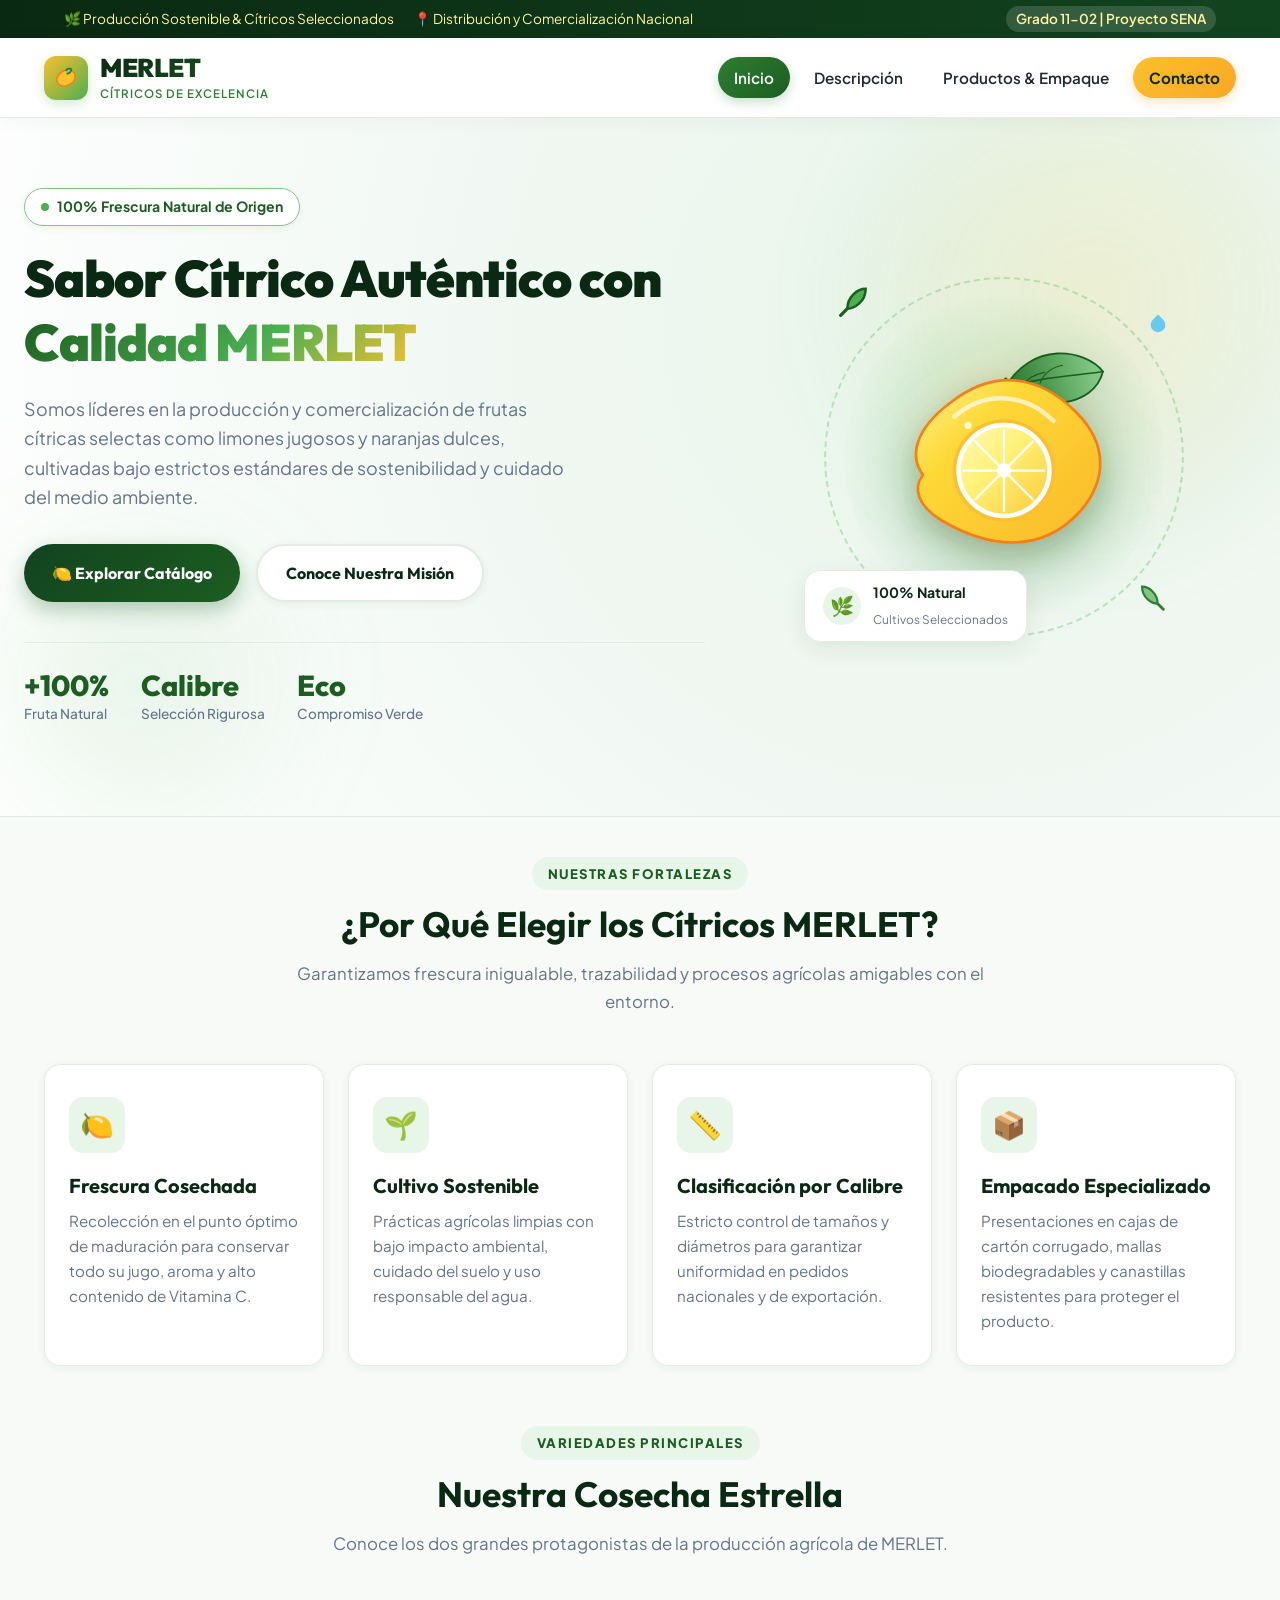
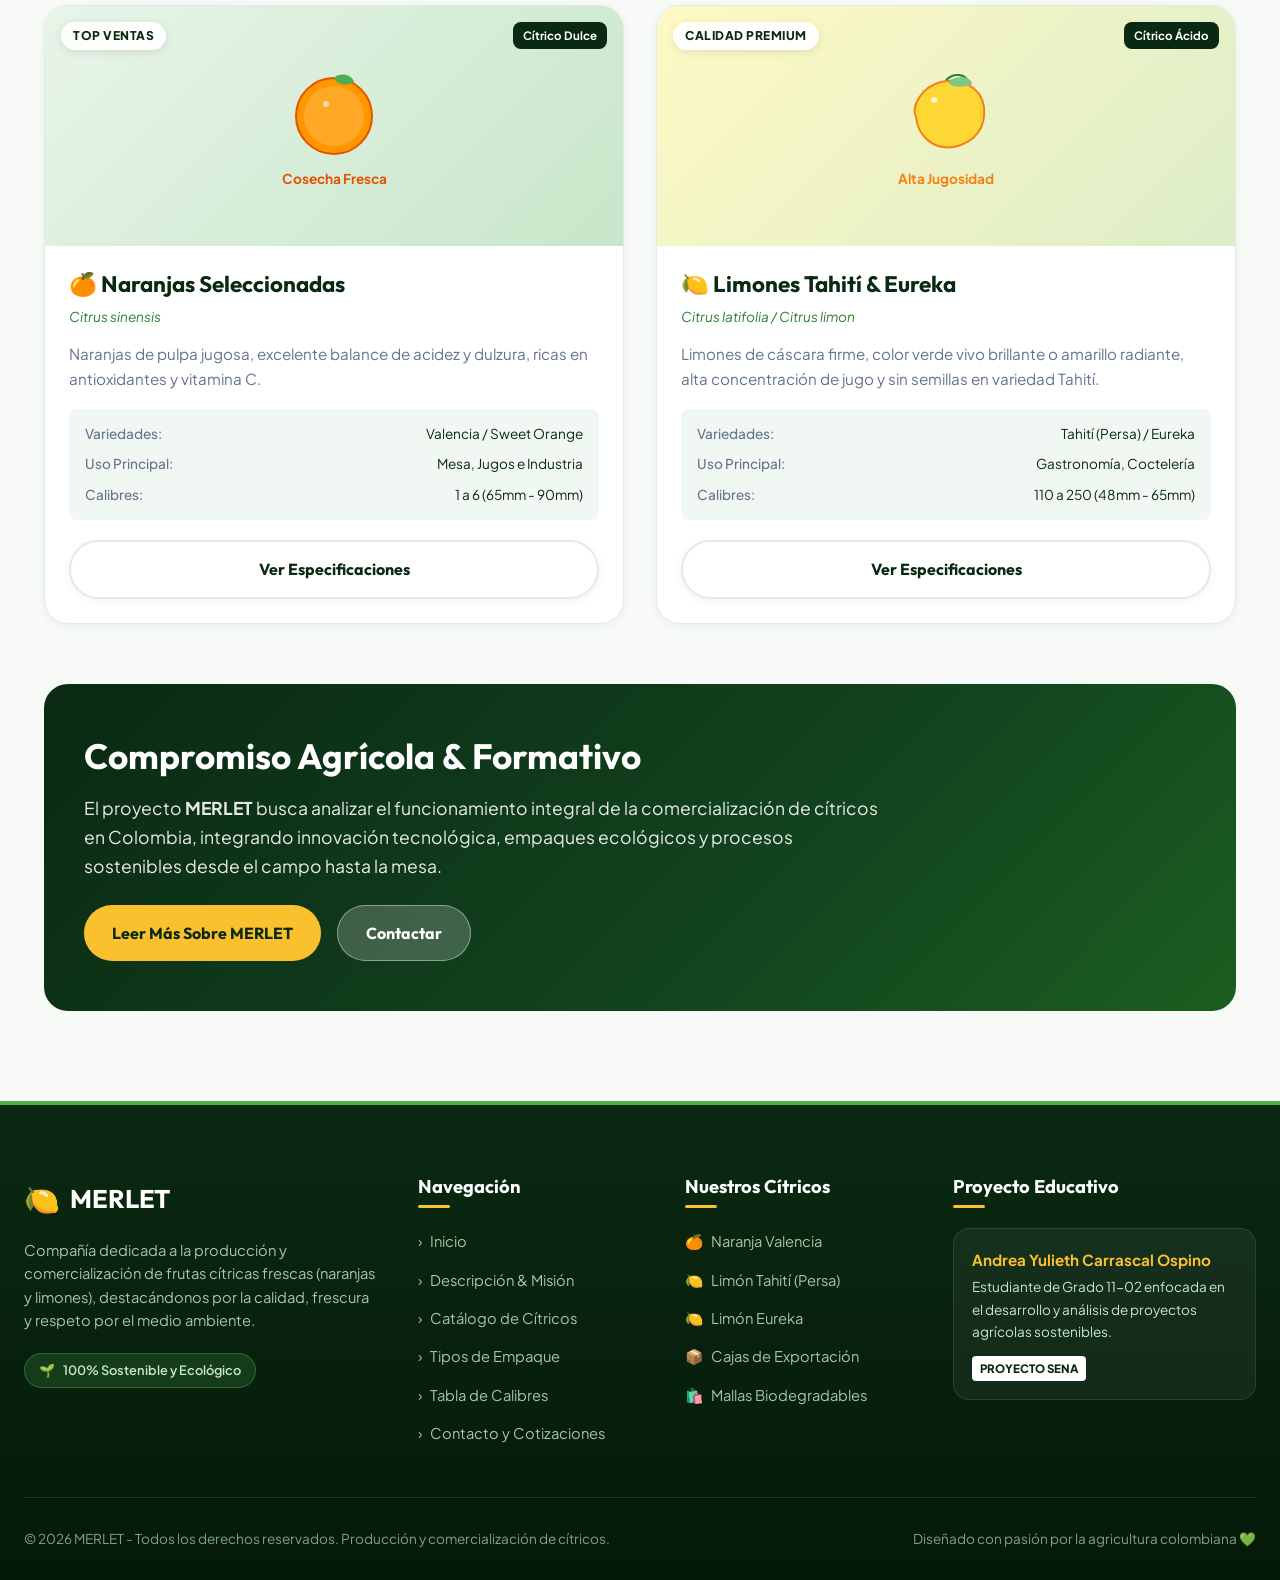
==== index.html @ 1acae63f "Add files via upload La pagina es creada con el propocito de dar información sobre la empresa merlet" ====
<!DOCTYPE html>
<html lang="es">
<head>
    <meta charset="UTF-8">
    <meta name="viewport" content="width=device-width, initial-scale=1.0">
    <title>MERLET | Frutas Cítricas de Calidad y Frescura</title>
    <meta name="description" content="MERLET - Empresa dedicada a la producción y comercialización de frutas cítricas como naranjas y limones frescos con compromiso ecológico.">
    <link rel="stylesheet" href="css/estilos.css">
</head>

<body>

    <!-- BARRA SUPERIOR DE ANUNCIO -->
    <div class="top-bar">
        <div class="top-bar-info">
            <span>🌿 Producción Sostenible & Cítricos Seleccionados</span>
            <span>📍 Distribución y Comercialización Nacional</span>
        </div>
        <span class="top-bar-badge">Grado 11-02 | Proyecto SENA</span>
    </div>

    <!-- NAVEGACIÓN PRINCIPAL -->
    <header class="navbar">
        <div class="nav-container">
            <a href="index.html" class="brand-logo">
                <div class="brand-icon-wrapper">
                    <!-- Icono Limón en SVG -->
                    <svg width="26" height="26" viewBox="0 0 24 24" fill="none" xmlns="http://www.w3.org/2000/svg">
                        <ellipse cx="12" cy="12" rx="9" ry="7" transform="rotate(-30 12 12)" fill="#fbc02d" stroke="#f57f17" stroke-width="1.5"/>
                        <path d="M12 5C13 3 16 3 17 4C17 6 15 8 13 8" stroke="#2e7d32" stroke-width="1.5" stroke-linecap="round" fill="#81c784"/>
                    </svg>
                </div>
                <div class="brand-text">
                    <h1>MERLET</h1>
                    <span>Cítricos de Excelencia</span>
                </div>
            </a>

            <nav class="nav-links">
                <a href="index.html" class="active">Inicio</a>
                <a href="Descripcion.html">Descripción</a>
                <a href="Productos.html">Productos & Empaque</a>
                <a href="Contacto.html" class="nav-cta">Contacto</a>
            </nav>
        </div>
    </header>

    <!-- HERO SECTION IMPACTANTE CON LIMÓN ANIMADO -->
    <section class="hero-citrus">
        <div class="hero-container">
            
            <div class="hero-content">
                <div class="hero-badge">
                    <span class="pulse-dot"></span>
                    <span>100% Frescura Natural de Origen</span>
                </div>
                
                <h1>Sabor Cítrico Auténtico con <span class="highlight">Calidad MERLET</span></h1>
                
                <p class="hero-description">
                    Somos líderes en la producción y comercialización de frutas cítricas selectas como limones jugosos y naranjas dulces, cultivadas bajo estrictos estándares de sostenibilidad y cuidado del medio ambiente.
                </p>

                <div class="hero-actions">
                    <a href="Productos.html" class="btn btn-primary">
                        <span>🍋 Explorar Catálogo</span>
                    </a>
                    <a href="Descripcion.html" class="btn btn-secondary">
                        <span>Conoce Nuestra Misión</span>
                    </a>
                </div>

                <div class="hero-stats">
                    <div class="stat-item">
                        <h3>+100%</h3>
                        <p>Fruta Natural</p>
                    </div>
                    <div class="stat-item">
                        <h3>Calibre</h3>
                        <p>Selección Rigurosa</p>
                    </div>
                    <div class="stat-item">
                        <h3>Eco</h3>
                        <p>Compromiso Verde</p>
                    </div>
                </div>
            </div>

            <!-- ILUSTRACIÓN / COMPOSICIÓN DINÁMICA DEL LIMÓN -->
            <div class="hero-visual">
                <div class="citrus-showcase">
                    <div class="lemon-circle-glow"></div>
                    <div class="lemon-orbit-ring"></div>

                    <!-- Gotas y hojas flotantes animadas -->
                    <div class="floating-element float-leaf-1">
                        <svg width="40" height="40" viewBox="0 0 24 24" fill="none">
                            <path d="M19 4C14 4 8 9 8 16C12 16 19 12 19 4Z" fill="#4caf50" stroke="#1b5e20" stroke-width="1.5"/>
                            <path d="M8 16L4 20" stroke="#1b5e20" stroke-width="2" stroke-linecap="round"/>
                        </svg>
                    </div>

                    <div class="floating-element float-leaf-2">
                        <svg width="34" height="34" viewBox="0 0 24 24" fill="none">
                            <path d="M5 4C10 4 16 9 16 16C12 16 5 12 5 4Z" fill="#81c784" stroke="#2e7d32" stroke-width="1.5"/>
                            <path d="M16 16L20 20" stroke="#2e7d32" stroke-width="2" stroke-linecap="round"/>
                        </svg>
                    </div>

                    <div class="floating-element float-drop-1">
                        <svg width="22" height="22" viewBox="0 0 24 24" fill="none">
                            <path d="M12 2.69l5.66 5.66a8 8 0 1 1-11.31 0z" fill="#4fc3f7" opacity="0.85"/>
                        </svg>
                    </div>

                    <div class="floating-element float-drop-2">
                        <svg width="18" height="18" viewBox="0 0 24 24" fill="none">
                            <path d="M12 2.69l5.66 5.66a8 8 0 1 1-11.31 0z" fill="#81d4fa" opacity="0.8"/>
                        </svg>
                    </div>

                    <!-- LIMÓN PRINCIPAL EN VECTOR DE ALTA RESOLUCIÓN Y DETALLE -->
                    <div class="lemon-hero-art">
                        <svg viewBox="0 0 300 300" width="100%" height="100%" fill="none" xmlns="http://www.w3.org/2000/svg">
                            <defs>
                                <linearGradient id="lemonSkinGrad" x1="50" y1="50" x2="250" y2="250" gradientUnits="userSpaceOnUse">
                                    <stop offset="0%" stop-color="#fff59d"/>
                                    <stop offset="35%" stop-color="#fdd835"/>
                                    <stop offset="85%" stop-color="#fbc02d"/>
                                    <stop offset="100%" stop-color="#f57f17"/>
                                </linearGradient>
                                <linearGradient id="leafGrad" x1="150" y1="30" x2="240" y2="10" gradientUnits="userSpaceOnUse">
                                    <stop offset="0%" stop-color="#2e7d32"/>
                                    <stop offset="100%" stop-color="#81c784"/>
                                </linearGradient>
                                <linearGradient id="slicePulpGrad" x1="80" y1="80" x2="220" y2="220" gradientUnits="userSpaceOnUse">
                                    <stop offset="0%" stop-color="#fffde7"/>
                                    <stop offset="50%" stop-color="#fff176"/>
                                    <stop offset="100%" stop-color="#fbc02d"/>
                                </linearGradient>
                                <filter id="lemonGlow" x="-20%" y="-20%" width="140%" height="140%">
                                    <feDropShadow dx="0" dy="12" stdDeviation="15" flood-color="#1b5e20" flood-opacity="0.25"/>
                                </filter>
                            </defs>

                            <!-- Hoja del limón -->
                            <path d="M150 75 C180 20, 240 30, 260 55 C250 95, 190 100, 150 75 Z" fill="url(#leafGrad)" stroke="#1b5e20" stroke-width="2"/>
                            <path d="M150 75 C190 60, 230 60, 260 55" stroke="#1b5e20" stroke-width="1.8" stroke-linecap="round"/>
                            <path d="M190 68 C195 55, 205 50, 215 48" stroke="#1b5e20" stroke-width="1.2" stroke-linecap="round"/>
                            <path d="M170 72 C175 62, 185 58, 195 56" stroke="#1b5e20" stroke-width="1.2" stroke-linecap="round"/>
                            
                            <!-- Tallo -->
                            <path d="M142 88 C144 76, 148 68, 152 64" stroke="#4e342e" stroke-width="4.5" stroke-linecap="round"/>

                            <!-- Cuerpo del Limón (Forma Elíptica Cítrica con puntas) -->
                            <g filter="url(#lemonGlow)">
                                <path d="M 60 170 C 45 150, 50 120, 90 90 C 140 50, 190 60, 230 100 C 265 135, 265 175, 235 210 C 190 260, 130 250, 80 220 C 55 205, 48 185, 60 170 Z" 
                                      fill="url(#lemonSkinGrad)" stroke="#f57f17" stroke-width="3"/>
                                
                                <!-- Brillo de luz superior -->
                                <path d="M 95 105 C 130 75, 175 80, 205 110" stroke="#ffffff" stroke-width="5" stroke-linecap="round" opacity="0.65"/>
                                <circle cx="110" cy="115" r="4" fill="#ffffff" opacity="0.8"/>
                                
                                <!-- Rodaja frontal decorativa (Corte transversal) -->
                                <circle cx="150" cy="165" r="55" fill="#ffffff" stroke="#fbc02d" stroke-width="4"/>
                                <circle cx="150" cy="165" r="48" fill="url(#slicePulpGrad)"/>
                                
                                <!-- Gajos interiores del corte -->
                                <circle cx="150" cy="165" r="8" fill="#ffffff"/>
                                <!-- Segmentos radiantes -->
                                <line x1="150" y1="165" x2="150" y2="119" stroke="#ffffff" stroke-width="2.5"/>
                                <line x1="150" y1="165" x2="183" y2="132" stroke="#ffffff" stroke-width="2.5"/>
                                <line x1="150" y1="165" x2="196" y2="165" stroke="#ffffff" stroke-width="2.5"/>
                                <line x1="150" y1="165" x2="183" y2="198" stroke="#ffffff" stroke-width="2.5"/>
                                <line x1="150" y1="165" x2="150" y2="211" stroke="#ffffff" stroke-width="2.5"/>
                                <line x1="150" y1="165" x2="117" y2="198" stroke="#ffffff" stroke-width="2.5"/>
                                <line x1="150" y1="165" x2="104" y2="165" stroke="#ffffff" stroke-width="2.5"/>
                                <line x1="150" y1="165" x2="117" y2="132" stroke="#ffffff" stroke-width="2.5"/>
                            </g>
                        </svg>
                    </div>

                    <!-- Badge flotante de certificación -->
                    <div class="floating-badge">
                        <div class="floating-badge-icon">🌿</div>
                        <div class="floating-badge-text">
                            <strong>100% Natural</strong>
                            <span>Cultivos Seleccionados</span>
                        </div>
                    </div>
                </div>
            </div>

        </div>
    </section>

    <!-- CONTENIDO PRINCIPAL -->
    <main>

        <!-- SECCIÓN: PILARES Y VENTAJAS -->
        <section style="background: transparent; padding: 0; box-shadow: none; border: none;">
            <div class="section-header">
                <span class="section-tag">Nuestras Fortalezas</span>
                <h2 class="section-title">¿Por Qué Elegir los Cítricos MERLET?</h2>
                <p class="section-subtitle">Garantizamos frescura inigualable, trazabilidad y procesos agrícolas amigables con el entorno.</p>
            </div>

            <div class="features-grid">
                <div class="feature-card">
                    <div class="feature-icon-box">🍋</div>
                    <h3>Frescura Cosechada</h3>
                    <p>Recolección en el punto óptimo de maduración para conservar todo su jugo, aroma y alto contenido de Vitamina C.</p>
                </div>

                <div class="feature-card">
                    <div class="feature-icon-box">🌱</div>
                    <h3>Cultivo Sostenible</h3>
                    <p>Prácticas agrícolas limpias con bajo impacto ambiental, cuidado del suelo y uso responsable del agua.</p>
                </div>

                <div class="feature-card">
                    <div class="feature-icon-box">📏</div>
                    <h3>Clasificación por Calibre</h3>
                    <p>Estricto control de tamaños y diámetros para garantizar uniformidad en pedidos nacionales y de exportación.</p>
                </div>

                <div class="feature-card">
                    <div class="feature-icon-box">📦</div>
                    <h3>Empacado Especializado</h3>
                    <p>Presentaciones en cajas de cartón corrugado, mallas biodegradables y canastillas resistentes para proteger el producto.</p>
                </div>
            </div>
        </section>

        <!-- SECCIÓN: VISTA RÁPIDA DE PRODUCTOS -->
        <section style="background: transparent; padding: 0; box-shadow: none; border: none; margin-top: 40px;">
            <div class="section-header">
                <span class="section-tag">Variedades Principales</span>
                <h2 class="section-title">Nuestra Cosecha Estrella</h2>
                <p class="section-subtitle">Conoce los dos grandes protagonistas de la producción agrícola de MERLET.</p>
            </div>

            <div class="products-grid">
                <!-- Tarjeta Naranjas -->
                <div class="product-card">
                    <div class="product-img-wrapper">
                        <!-- Ilustración Cítrica SVG -->
                        <div class="product-placeholder-svg">
                            <svg width="100" height="100" viewBox="0 0 100 100" fill="none">
                                <circle cx="50" cy="54" r="38" fill="#ff9800" stroke="#e65100" stroke-width="2"/>
                                <circle cx="50" cy="54" r="30" fill="#ffa726"/>
                                <path d="M50 16 C55 10, 68 12, 70 20 C62 25, 52 22, 50 16 Z" fill="#4caf50"/>
                                <circle cx="42" cy="42" r="3" fill="#ffffff" opacity="0.6"/>
                            </svg>
                            <span style="font-weight: 700; color: #e65100; margin-top: 6px; font-size: 0.85rem;">Cosecha Fresca</span>
                        </div>
                        <span class="product-badge">Top Ventas</span>
                        <span class="product-category-tag">Cítrico Dulce</span>
                    </div>

                    <div class="product-body">
                        <h3>🍊 Naranjas Seleccionadas</h3>
                        <span class="product-scientific">Citrus sinensis</span>
                        <p>Naranjas de pulpa jugosa, excelente balance de acidez y dulzura, ricas en antioxidantes y vitamina C.</p>
                        
                        <ul class="product-spec-list">
                            <li><strong>Variedades:</strong> <span>Valencia / Sweet Orange</span></li>
                            <li><strong>Uso Principal:</strong> <span>Mesa, Jugos e Industria</span></li>
                            <li><strong>Calibres:</strong> <span>1 a 6 (65mm - 90mm)</span></li>
                        </ul>

                        <a href="Productos.html#naranjas" class="btn btn-secondary" style="width: 100%;">
                            Ver Especificaciones
                        </a>
                    </div>
                </div>

                <!-- Tarjeta Limones -->
                <div class="product-card">
                    <div class="product-img-wrapper">
                        <!-- Ilustración Limón SVG -->
                        <div class="product-placeholder-svg" style="background: linear-gradient(135deg, #fff9c4 0%, #dcedc8 100%);">
                            <svg width="100" height="100" viewBox="0 0 100 100" fill="none">
                                <path d="M20 55 C15 45, 25 25, 45 20 C65 15, 85 25, 88 45 C90 65, 80 80, 58 85 C38 88, 22 75, 20 55 Z" fill="#fdd835" stroke="#f57f17" stroke-width="2"/>
                                <path d="M50 18 C58 10, 70 12, 72 20" stroke="#2e7d32" stroke-width="2"/>
                                <path d="M52 20 C60 12, 75 14, 76 22 C68 26, 56 26, 52 20 Z" fill="#81c784"/>
                                <circle cx="38" cy="38" r="3" fill="#ffffff" opacity="0.7"/>
                            </svg>
                            <span style="font-weight: 700; color: #f57f17; margin-top: 6px; font-size: 0.85rem;">Alta Jugosidad</span>
                        </div>
                        <span class="product-badge">Calidad Premium</span>
                        <span class="product-category-tag">Cítrico Ácido</span>
                    </div>

                    <div class="product-body">
                        <h3>🍋 Limones Tahití & Eureka</h3>
                        <span class="product-scientific">Citrus latifolia / Citrus limon</span>
                        <p>Limones de cáscara firme, color verde vivo brillante o amarillo radiante, alta concentración de jugo y sin semillas en variedad Tahití.</p>
                        
                        <ul class="product-spec-list">
                            <li><strong>Variedades:</strong> <span>Tahití (Persa) / Eureka</span></li>
                            <li><strong>Uso Principal:</strong> <span>Gastronomía, Coctelería</span></li>
                            <li><strong>Calibres:</strong> <span>110 a 250 (48mm - 65mm)</span></li>
                        </ul>

                        <a href="Productos.html#limones" class="btn btn-secondary" style="width: 100%;">
                            Ver Especificaciones
                        </a>
                    </div>
                </div>
            </div>
        </section>

        <!-- BANNER INSTITUCIONAL DEL PROYECTO -->
        <section class="info-banner">
            <h2>Compromiso Agrícola & Formativo</h2>
            <p>
                El proyecto <strong>MERLET</strong> busca analizar el funcionamiento integral de la comercialización de cítricos en Colombia, integrando innovación tecnológica, empaques ecológicos y procesos sostenibles desde el campo hasta la mesa.
            </p>
            <div style="margin-top: 24px; display: flex; gap: 16px; flex-wrap: wrap;">
                <a href="Descripcion.html" class="btn" style="background: var(--citrus-lemon); color: var(--green-darkest);">
                    Leer Más Sobre MERLET
                </a>
                <a href="Contacto.html" class="btn" style="background: rgba(255,255,255,0.2); color: #ffffff; border: 1px solid rgba(255,255,255,0.4);">
                    Contactar
                </a>
            </div>
        </section>

    </main>

    <!-- FOOTER MODERNO Y ELEGANTE -->
    <footer class="modern-footer">
        <div class="footer-container">
            
            <!-- Columna 1: Info Empresa -->
            <div class="footer-col footer-about">
                <div style="display: flex; align-items: center; gap: 10px; margin-bottom: 8px;">
                    <span style="font-size: 1.8rem;">🍋</span>
                    <h3 style="color: #ffffff; font-size: 1.6rem; margin: 0;">MERLET</h3>
                </div>
                <p>
                    Compañía dedicada a la producción y comercialización de frutas cítricas frescas (naranjas y limones), destacándonos por la calidad, frescura y respeto por el medio ambiente.
                </p>
                <div class="footer-eco-badge">
                    <span>🌱</span>
                    <span>100% Sostenible y Ecológico</span>
                </div>
            </div>

            <!-- Columna 2: Navegación Rápida -->
            <div class="footer-col">
                <h4>Navegación</h4>
                <ul class="footer-links-list">
                    <li><a href="index.html"><span>›</span> Inicio</a></li>
                    <li><a href="Descripcion.html"><span>›</span> Descripción & Misión</a></li>
                    <li><a href="Productos.html"><span>›</span> Catálogo de Cítricos</a></li>
                    <li><a href="Productos.html#empaque"><span>›</span> Tipos de Empaque</a></li>
                    <li><a href="Productos.html#calibres"><span>›</span> Tabla de Calibres</a></li>
                    <li><a href="Contacto.html"><span>›</span> Contacto y Cotizaciones</a></li>
                </ul>
            </div>

            <!-- Columna 3: Productos y Servicios -->
            <div class="footer-col">
                <h4>Nuestros Cítricos</h4>
                <ul class="footer-links-list">
                    <li><a href="Productos.html"><span>🍊</span> Naranja Valencia</a></li>
                    <li><a href="Productos.html"><span>🍋</span> Limón Tahití (Persa)</a></li>
                    <li><a href="Productos.html"><span>🍋</span> Limón Eureka</a></li>
                    <li><a href="Productos.html#empaque"><span>📦</span> Cajas de Exportación</a></li>
                    <li><a href="Productos.html#empaque"><span>🛍️</span> Mallas Biodegradables</a></li>
                </ul>
            </div>

            <!-- Columna 4: Proyecto y Autoría -->
            <div class="footer-col">
                <h4>Proyecto Educativo</h4>
                <div class="footer-student-box">
                    <strong>Andrea Yulieth Carrascal Ospino</strong>
                    <p>Estudiante de Grado 11-02 enfocada en el desarrollo y análisis de proyectos agrícolas sostenibles.</p>
                    <span class="footer-tag-sena">Proyecto SENA</span>
                </div>
            </div>

        </div>

        <!-- Barra Inferior de Copyright -->
        <div class="footer-bottom">
            <p>© 2026 MERLET - Todos los derechos reservados. Producción y comercialización de cítricos.</p>
            <p>Diseñado con pasión por la agricultura colombiana 💚</p>
        </div>
    </footer>

</body>
</html>
---- css/estilos.css ----
/* ==========================================================
   MERLET - PRODUCCIÓN Y COMERCIALIZACIÓN DE CÍTRICOS
   Estilos Globales, Animaciones Modernas y Diseño Responsivo
   ========================================================== */

/* IMPORTACIÓN DE FUENTES MODERNAS */
@import url('https://fonts.googleapis.com/css2?family=Plus+Jakarta+Sans:wght@300;400;500;600;700;800&family=Outfit:wght@400;500;600;700;800;900&display=swap');

:root {
    /* Paleta Verde MERLET */
    --green-darkest: #0a2912;
    --green-dark: #12431f;
    --green-primary: #1b5e20;
    --green-medium: #2e7d32;
    --green-light: #4caf50;
    --green-lime: #81c784;
    --green-pale: #e8f5e9;
    --green-mint: #f1f8f3;

    /* Acentos Cítricos */
    --citrus-lemon: #fbc02d;
    --citrus-lemon-light: #fff59d;
    --citrus-orange: #f57c00;
    --citrus-orange-light: #ffe082;
    
    /* Neutros y Superficies */
    --bg-main: #f7faf7;
    --bg-card: #ffffff;
    --text-main: #1e293b;
    --text-muted: #64748b;
    --text-light: #94a3b8;
    --border-color: #e2ece3;
    
    /* Sombras y Elevaciones */
    --shadow-sm: 0 2px 8px rgba(18, 67, 31, 0.06);
    --shadow-md: 0 8px 24px rgba(18, 67, 31, 0.08);
    --shadow-lg: 0 16px 36px rgba(18, 67, 31, 0.12);
    --shadow-lemon: 0 20px 40px rgba(251, 192, 45, 0.25);
    
    /* Transiciones */
    --transition-fast: 0.2s ease;
    --transition-normal: 0.35s cubic-bezier(0.4, 0, 0.2, 1);
    --transition-bounce: 0.5s cubic-bezier(0.34, 1.56, 0.64, 1);
    
    /* Bordes */
    --radius-sm: 8px;
    --radius-md: 16px;
    --radius-lg: 24px;
    --radius-full: 9999px;
}

/* RESET GENERAL */
*, *::before, *::after {
    margin: 0;
    padding: 0;
    box-sizing: border-box;
}

html {
    scroll-behavior: smooth;
}

body {
    font-family: 'Plus Jakarta Sans', -apple-system, BlinkMacSystemFont, 'Segoe UI', Roboto, sans-serif;
    background-color: var(--bg-main);
    color: var(--text-main);
    line-height: 1.65;
    overflow-x: hidden;
    min-height: 100vh;
    display: flex;
    flex-direction: column;
}

/* TIPOGRAFÍAS */
h1, h2, h3, h4, .brand-title {
    font-family: 'Outfit', sans-serif;
    color: var(--green-darkest);
    line-height: 1.25;
    font-weight: 700;
}

/* ==========================================================
   BARRA DE NAVEGACIÓN MODERNA (STICKY & BLUR)
   ========================================================== */
.top-bar {
    background: linear-gradient(90deg, var(--green-darkest) 0%, var(--green-dark) 100%);
    color: var(--citrus-lemon-light);
    font-size: 0.85rem;
    padding: 6px 5%;
    display: flex;
    justify-content: space-between;
    align-items: center;
}

.top-bar-info {
    display: flex;
    gap: 20px;
}

.top-bar-badge {
    background: rgba(255, 255, 255, 0.15);
    padding: 2px 10px;
    border-radius: var(--radius-full);
    font-weight: 600;
}

header.navbar {
    position: sticky;
    top: 0;
    z-index: 1000;
    background: rgba(255, 255, 255, 0.94);
    backdrop-filter: blur(12px);
    -webkit-backdrop-filter: blur(12px);
    border-bottom: 1px solid var(--border-color);
    box-shadow: 0 4px 20px rgba(0, 0, 0, 0.04);
    transition: var(--transition-normal);
}

.nav-container {
    max-width: 1240px;
    margin: 0 auto;
    padding: 14px 24px;
    display: flex;
    justify-content: space-between;
    align-items: center;
}

.brand-logo {
    display: flex;
    align-items: center;
    gap: 12px;
    text-decoration: none;
}

.brand-icon-wrapper {
    width: 44px;
    height: 44px;
    background: linear-gradient(135deg, var(--citrus-lemon) 0%, var(--green-light) 100%);
    border-radius: 12px;
    display: flex;
    align-items: center;
    justify-content: center;
    font-size: 1.5rem;
    box-shadow: 0 4px 12px rgba(76, 175, 80, 0.25);
    transition: var(--transition-bounce);
}

.brand-logo:hover .brand-icon-wrapper {
    transform: rotate(15deg) scale(1.08);
}

.brand-text h1 {
    font-size: 1.6rem;
    font-weight: 900;
    letter-spacing: -0.5px;
    background: linear-gradient(135deg, var(--green-darkest) 0%, var(--green-primary) 100%);
    -webkit-background-clip: text;
    -webkit-text-fill-color: transparent;
    margin: 0;
}

.brand-text span {
    font-size: 0.72rem;
    text-transform: uppercase;
    letter-spacing: 1px;
    color: var(--green-medium);
    font-weight: 600;
    display: block;
}

nav.nav-links {
    display: flex;
    align-items: center;
    gap: 8px;
}

nav.nav-links a {
    color: var(--text-main);
    text-decoration: none;
    font-weight: 600;
    font-size: 0.95rem;
    padding: 8px 16px;
    border-radius: var(--radius-full);
    transition: var(--transition-normal);
    position: relative;
}

nav.nav-links a:hover {
    color: var(--green-primary);
    background-color: var(--green-pale);
}

nav.nav-links a.active {
    color: #ffffff;
    background: linear-gradient(135deg, var(--green-medium) 0%, var(--green-primary) 100%);
    box-shadow: 0 4px 12px rgba(46, 125, 50, 0.25);
}

.nav-cta {
    background: linear-gradient(135deg, var(--citrus-lemon) 0%, #f9a825 100%) !important;
    color: var(--green-darkest) !important;
    font-weight: 700 !important;
    box-shadow: 0 4px 12px rgba(249, 168, 37, 0.3) !important;
}

.nav-cta:hover {
    transform: translateY(-2px);
    box-shadow: 0 6px 16px rgba(249, 168, 37, 0.4) !important;
}

/* ==========================================================
   HERO SECTION IMPACTANTE (LIMÓN LLAMATIVO & ANIMACIONES)
   ========================================================== */
.hero-citrus {
    position: relative;
    background: radial-gradient(circle at 75% 30%, #e8f5e9 0%, #f1f8f3 45%, #ffffff 100%);
    padding: 70px 24px 90px;
    overflow: hidden;
    border-bottom: 1px solid var(--border-color);
}

.hero-citrus::before {
    content: '';
    position: absolute;
    top: -10%;
    right: -5%;
    width: 500px;
    height: 500px;
    background: radial-gradient(circle, rgba(251, 192, 45, 0.15) 0%, rgba(129, 199, 132, 0.05) 70%, transparent 100%);
    border-radius: 50%;
    filter: blur(40px);
    z-index: 1;
    pointer-events: none;
}

.hero-citrus::after {
    content: '';
    position: absolute;
    bottom: -10%;
    left: -5%;
    width: 400px;
    height: 400px;
    background: radial-gradient(circle, rgba(76, 175, 80, 0.12) 0%, transparent 70%);
    border-radius: 50%;
    filter: blur(50px);
    z-index: 1;
    pointer-events: none;
}

.hero-container {
    max-width: 1240px;
    margin: 0 auto;
    display: grid;
    grid-template-columns: 1.15fr 0.85fr;
    align-items: center;
    gap: 48px;
    position: relative;
    z-index: 2;
}

.hero-badge {
    display: inline-flex;
    align-items: center;
    gap: 8px;
    background: #ffffff;
    border: 1px solid var(--green-lime);
    color: var(--green-primary);
    padding: 6px 16px;
    border-radius: var(--radius-full);
    font-size: 0.88rem;
    font-weight: 700;
    margin-bottom: 20px;
    box-shadow: var(--shadow-sm);
    animation: fadeInUp 0.8s ease-out;
}

.hero-badge .pulse-dot {
    width: 8px;
    height: 8px;
    background: var(--green-light);
    border-radius: 50%;
    box-shadow: 0 0 0 0 rgba(76, 175, 80, 0.7);
    animation: pulseGlow 1.8s infinite;
}

.hero-content h1 {
    font-size: 3.2rem;
    font-weight: 900;
    letter-spacing: -1px;
    margin-bottom: 20px;
    animation: fadeInUp 0.9s ease-out;
}

.hero-content h1 .highlight {
    background: linear-gradient(135deg, var(--green-primary) 0%, var(--green-light) 60%, var(--citrus-lemon) 100%);
    -webkit-background-clip: text;
    -webkit-text-fill-color: transparent;
}

.hero-description {
    font-size: 1.12rem;
    color: var(--text-muted);
    margin-bottom: 32px;
    max-width: 540px;
    animation: fadeInUp 1s ease-out;
}

.hero-actions {
    display: flex;
    flex-wrap: wrap;
    gap: 16px;
    margin-bottom: 40px;
    animation: fadeInUp 1.1s ease-out;
}

.btn {
    display: inline-flex;
    align-items: center;
    justify-content: center;
    gap: 10px;
    padding: 14px 28px;
    border-radius: var(--radius-full);
    font-family: 'Outfit', sans-serif;
    font-size: 1rem;
    font-weight: 700;
    text-decoration: none;
    cursor: pointer;
    transition: var(--transition-normal);
    border: none;
}

.btn-primary {
    background: linear-gradient(135deg, var(--green-dark) 0%, var(--green-primary) 100%);
    color: #ffffff;
    box-shadow: 0 8px 20px rgba(27, 94, 32, 0.3);
}

.btn-primary:hover {
    background: linear-gradient(135deg, var(--green-primary) 0%, var(--green-medium) 100%);
    transform: translateY(-3px);
    box-shadow: 0 12px 24px rgba(27, 94, 32, 0.35);
}

.btn-secondary {
    background: #ffffff;
    color: var(--green-darkest);
    border: 2px solid var(--border-color);
    box-shadow: var(--shadow-sm);
}

.btn-secondary:hover {
    border-color: var(--green-light);
    color: var(--green-primary);
    background: var(--green-pale);
    transform: translateY(-3px);
}

.hero-stats {
    display: flex;
    gap: 32px;
    padding-top: 24px;
    border-top: 1px solid rgba(0, 0, 0, 0.06);
    animation: fadeInUp 1.2s ease-out;
}

.stat-item h3 {
    font-size: 1.8rem;
    font-weight: 800;
    color: var(--green-primary);
}

.stat-item p {
    font-size: 0.85rem;
    color: var(--text-muted);
    font-weight: 500;
}

/* ==========================================================
   ILUSTRACIÓN DINÁMICA DEL LIMÓN HERO (ANIMACIÓN 3D / FLOTANTE)
   ========================================================== */
.hero-visual {
    display: flex;
    justify-content: center;
    align-items: center;
    position: relative;
    animation: fadeIn 1.2s ease;
}

.citrus-showcase {
    position: relative;
    width: 380px;
    height: 380px;
    display: flex;
    align-items: center;
    justify-content: center;
}

.lemon-circle-glow {
    position: absolute;
    width: 320px;
    height: 320px;
    border-radius: 50%;
    background: radial-gradient(circle, rgba(251, 192, 45, 0.25) 0%, rgba(129, 199, 132, 0.15) 50%, transparent 75%);
    animation: rotateAura 18s linear infinite;
}

.lemon-orbit-ring {
    position: absolute;
    width: 360px;
    height: 360px;
    border: 2px dashed rgba(76, 175, 80, 0.3);
    border-radius: 50%;
    animation: rotateRing 25s linear infinite reverse;
}

/* EL LIMÓN PRINCIPAL ANIMADO */
.lemon-hero-art {
    position: relative;
    width: 270px;
    height: 270px;
    animation: floatLemon 4.5s ease-in-out infinite;
    filter: drop-shadow(0 20px 30px rgba(18, 67, 31, 0.2));
    z-index: 3;
    transition: transform 0.4s cubic-bezier(0.175, 0.885, 0.32, 1.275);
}

.lemon-hero-art:hover {
    transform: scale(1.08) rotate(6deg);
}

/* ELEMENTOS FLOTANTES ALREDEDOR */
.floating-element {
    position: absolute;
    z-index: 4;
    pointer-events: none;
}

.float-leaf-1 {
    top: 15px;
    left: 20px;
    animation: floatParticle 5s ease-in-out infinite;
}

.float-leaf-2 {
    bottom: 25px;
    right: 25px;
    animation: floatParticle 6s ease-in-out infinite reverse 1s;
}

.float-drop-1 {
    top: 45px;
    right: 25px;
    animation: floatParticle 4s ease-in-out infinite 0.5s;
}

.float-drop-2 {
    bottom: 50px;
    left: 35px;
    animation: floatParticle 4.5s ease-in-out infinite 1.5s;
}

.floating-badge {
    position: absolute;
    bottom: 5px;
    left: -10px;
    background: #ffffff;
    padding: 10px 18px;
    border-radius: var(--radius-md);
    box-shadow: var(--shadow-md);
    border: 1px solid var(--border-color);
    display: flex;
    align-items: center;
    gap: 12px;
    z-index: 5;
    animation: floatParticle 4.5s ease-in-out infinite 0.8s;
}

.floating-badge-icon {
    width: 38px;
    height: 38px;
    border-radius: 50%;
    background: var(--green-pale);
    display: flex;
    align-items: center;
    justify-content: center;
    color: var(--green-primary);
    font-size: 1.2rem;
}

.floating-badge-text strong {
    display: block;
    font-size: 0.88rem;
    color: var(--green-darkest);
}

.floating-badge-text span {
    font-size: 0.74rem;
    color: var(--text-muted);
}

/* ==========================================================
   ESTRUCTURA DE CONTENIDO PRINCIPAL (MAIN Y SECCIONES)
   ========================================================== */
main {
    flex: 1;
    width: 100%;
    max-width: 1240px;
    margin: 0 auto;
    padding: 40px 24px;
}

.section-header {
    text-align: center;
    max-width: 720px;
    margin: 0 auto 48px;
}

.section-tag {
    display: inline-block;
    color: var(--green-primary);
    background-color: var(--green-pale);
    font-size: 0.82rem;
    font-weight: 800;
    text-transform: uppercase;
    letter-spacing: 1.5px;
    padding: 6px 16px;
    border-radius: var(--radius-full);
    margin-bottom: 12px;
}

.section-title {
    font-size: 2.2rem;
    margin-bottom: 14px;
}

.section-subtitle {
    color: var(--text-muted);
    font-size: 1.05rem;
}

/* ==========================================================
   TARJETAS DE BENEFICIOS / VALORES (GRID MODERNO)
   ========================================================== */
.features-grid {
    display: grid;
    grid-template-columns: repeat(auto-fit, minmax(260px, 1fr));
    gap: 24px;
    margin-bottom: 60px;
}

.feature-card {
    background: var(--bg-card);
    padding: 32px 24px;
    border-radius: var(--radius-md);
    border: 1px solid var(--border-color);
    box-shadow: var(--shadow-sm);
    transition: var(--transition-normal);
    position: relative;
    overflow: hidden;
}

.feature-card::before {
    content: '';
    position: absolute;
    top: 0;
    left: 0;
    width: 100%;
    height: 4px;
    background: linear-gradient(90deg, var(--green-light) 0%, var(--citrus-lemon) 100%);
    opacity: 0;
    transition: var(--transition-normal);
}

.feature-card:hover {
    transform: translateY(-6px);
    box-shadow: var(--shadow-lg);
    border-color: var(--green-lime);
}

.feature-card:hover::before {
    opacity: 1;
}

.feature-icon-box {
    width: 56px;
    height: 56px;
    border-radius: 14px;
    background: var(--green-pale);
    color: var(--green-primary);
    display: flex;
    align-items: center;
    justify-content: center;
    font-size: 1.7rem;
    margin-bottom: 20px;
    transition: var(--transition-bounce);
}

.feature-card:hover .feature-icon-box {
    background: var(--green-primary);
    color: #ffffff;
    transform: scale(1.1);
}

.feature-card h3 {
    font-size: 1.25rem;
    margin-bottom: 10px;
}

.feature-card p {
    color: var(--text-muted);
    font-size: 0.95rem;
}

/* ==========================================================
   SECCIÓN DE PRODUCTOS (IMÁGENES, DESCRIPCIONES, EMPAQUE, CALIBRES)
   ========================================================== */
.products-grid {
    display: grid;
    grid-template-columns: repeat(auto-fit, minmax(320px, 1fr));
    gap: 32px;
    margin-bottom: 60px;
}

.product-card {
    background: var(--bg-card);
    border-radius: var(--radius-lg);
    border: 1px solid var(--border-color);
    box-shadow: var(--shadow-sm);
    overflow: hidden;
    transition: var(--transition-normal);
    display: flex;
    flex-direction: column;
}

.product-card:hover {
    transform: translateY(-8px);
    box-shadow: var(--shadow-lg);
    border-color: var(--green-light);
}

.product-img-wrapper {
    position: relative;
    width: 100%;
    height: 240px;
    background: linear-gradient(135deg, #e8f5e9 0%, #c8e6c9 100%);
    overflow: hidden;
    display: flex;
    align-items: center;
    justify-content: center;
}

.product-img-wrapper img {
    width: 100%;
    height: 100%;
    object-fit: cover;
    transition: transform 0.5s ease;
}

.product-card:hover .product-img-wrapper img {
    transform: scale(1.08);
}

.product-placeholder-svg {
    width: 100%;
    height: 100%;
    display: flex;
    align-items: center;
    justify-content: center;
    flex-direction: column;
    padding: 20px;
    text-align: center;
    background: linear-gradient(135deg, rgba(232, 245, 233, 0.8) 0%, rgba(200, 230, 201, 0.9) 100%);
}

.product-badge {
    position: absolute;
    top: 16px;
    left: 16px;
    background: rgba(255, 255, 255, 0.92);
    backdrop-filter: blur(6px);
    color: var(--green-darkest);
    font-size: 0.75rem;
    font-weight: 800;
    text-transform: uppercase;
    letter-spacing: 0.5px;
    padding: 4px 12px;
    border-radius: var(--radius-full);
    box-shadow: 0 2px 8px rgba(0, 0, 0, 0.1);
}

.product-category-tag {
    position: absolute;
    top: 16px;
    right: 16px;
    background: var(--green-darkest);
    color: #ffffff;
    font-size: 0.72rem;
    font-weight: 700;
    padding: 4px 10px;
    border-radius: var(--radius-sm);
}

.product-body {
    padding: 24px;
    flex: 1;
    display: flex;
    flex-direction: column;
}

.product-body h3 {
    font-size: 1.4rem;
    margin-bottom: 8px;
    display: flex;
    align-items: center;
    gap: 8px;
}

.product-scientific {
    font-style: italic;
    color: var(--green-medium);
    font-size: 0.85rem;
    margin-bottom: 12px;
    display: block;
}

.product-body p {
    color: var(--text-muted);
    font-size: 0.95rem;
    margin-bottom: 18px;
    flex: 1;
}

.product-spec-list {
    list-style: none;
    background: var(--green-mint);
    padding: 14px 16px;
    border-radius: var(--radius-sm);
    margin-bottom: 20px;
    display: flex;
    flex-direction: column;
    gap: 8px;
}

.product-spec-list li {
    font-size: 0.85rem;
    color: var(--green-darkest);
    display: flex;
    justify-content: space-between;
}

.product-spec-list li strong {
    color: var(--text-muted);
    font-weight: 500;
}

/* ==========================================================
   SECCIÓN DE EMPACADO Y PRESENTACIÓN (PACKAGING)
   ========================================================== */
.packaging-section {
    background: #ffffff;
    border-radius: var(--radius-lg);
    border: 1px solid var(--border-color);
    padding: 40px;
    margin-bottom: 50px;
    box-shadow: var(--shadow-sm);
}

.packaging-grid {
    display: grid;
    grid-template-columns: repeat(auto-fit, minmax(280px, 1fr));
    gap: 24px;
    margin-top: 30px;
}

.pack-card {
    background: var(--bg-main);
    border: 1px solid var(--border-color);
    border-radius: var(--radius-md);
    padding: 24px;
    transition: var(--transition-normal);
    text-align: center;
}

.pack-card:hover {
    border-color: var(--green-light);
    transform: translateY(-4px);
    box-shadow: var(--shadow-md);
}

.pack-icon {
    width: 60px;
    height: 60px;
    border-radius: 50%;
    background: var(--green-pale);
    color: var(--green-primary);
    display: flex;
    align-items: center;
    justify-content: center;
    font-size: 1.8rem;
    margin: 0 auto 16px;
}

.pack-card h4 {
    font-size: 1.2rem;
    margin-bottom: 8px;
}

.pack-card p {
    font-size: 0.9rem;
    color: var(--text-muted);
    margin-bottom: 14px;
}

.pack-specs {
    display: inline-block;
    background: var(--green-primary);
    color: #ffffff;
    font-size: 0.78rem;
    font-weight: 700;
    padding: 4px 12px;
    border-radius: var(--radius-full);
}

/* ==========================================================
   SECCIÓN DE TAMAÑOS Y CALIBRES (SIZING TABLE)
   ========================================================== */
.calibers-section {
    background: #ffffff;
    border-radius: var(--radius-lg);
    border: 1px solid var(--border-color);
    padding: 40px;
    margin-bottom: 50px;
    box-shadow: var(--shadow-sm);
}

.table-responsive {
    overflow-x: auto;
    margin-top: 24px;
}

.caliber-table {
    width: 100%;
    border-collapse: collapse;
    text-align: left;
    font-size: 0.92rem;
}

.caliber-table th {
    background-color: var(--green-dark);
    color: #ffffff;
    padding: 14px 18px;
    font-family: 'Outfit', sans-serif;
    font-weight: 600;
    letter-spacing: 0.5px;
}

.caliber-table th:first-child {
    border-top-left-radius: var(--radius-sm);
}

.caliber-table th:last-child {
    border-top-right-radius: var(--radius-sm);
}

.caliber-table td {
    padding: 14px 18px;
    border-bottom: 1px solid var(--border-color);
    color: var(--text-main);
}

.caliber-table tbody tr:nth-child(even) {
    background-color: var(--green-mint);
}

.caliber-table tbody tr:hover {
    background-color: var(--green-pale);
}

.caliber-tag {
    display: inline-block;
    padding: 3px 10px;
    border-radius: var(--radius-full);
    font-weight: 700;
    font-size: 0.8rem;
}

.tag-export {
    background-color: #dcedc8;
    color: #33691e;
}

.tag-national {
    background-color: #fff9c4;
    color: #f57f17;
}

/* ==========================================================
   SECCIÓN INSTITUCIONAL / DESCRIPCIÓN & VALORES
   ========================================================== */
.info-banner {
    background: linear-gradient(135deg, var(--green-darkest) 0%, var(--green-dark) 60%, var(--green-primary) 100%);
    color: #ffffff;
    border-radius: var(--radius-lg);
    padding: 50px 40px;
    margin-bottom: 50px;
    position: relative;
    overflow: hidden;
}

.info-banner h2 {
    color: #ffffff;
    font-size: 2.2rem;
    margin-bottom: 16px;
}

.info-banner p {
    color: rgba(255, 255, 255, 0.9);
    font-size: 1.1rem;
    max-width: 800px;
}

.values-grid {
    display: grid;
    grid-template-columns: repeat(auto-fit, minmax(300px, 1fr));
    gap: 28px;
    margin-bottom: 50px;
}

.value-card {
    background: #ffffff;
    padding: 32px;
    border-radius: var(--radius-md);
    border: 1px solid var(--border-color);
    box-shadow: var(--shadow-sm);
}

.value-card h3 {
    display: flex;
    align-items: center;
    gap: 12px;
    font-size: 1.3rem;
    margin-bottom: 12px;
    color: var(--green-primary);
}

.process-timeline {
    display: grid;
    grid-template-columns: repeat(auto-fit, minmax(220px, 1fr));
    gap: 20px;
    margin: 40px 0;
}

.process-step {
    background: #ffffff;
    border-radius: var(--radius-md);
    padding: 24px;
    border: 1px solid var(--border-color);
    position: relative;
    text-align: center;
}

.step-number {
    width: 36px;
    height: 36px;
    background: var(--green-primary);
    color: #ffffff;
    font-weight: 800;
    border-radius: 50%;
    display: flex;
    align-items: center;
    justify-content: center;
    margin: 0 auto 12px;
}

.process-step h4 {
    font-size: 1.1rem;
    margin-bottom: 8px;
}

.process-step p {
    font-size: 0.85rem;
    color: var(--text-muted);
}

/* ==========================================================
   SECCIÓN DE CONTACTO Y FORMULARIO MODERNO
   ========================================================== */
.contact-wrapper {
    display: grid;
    grid-template-columns: 1fr 1.3fr;
    gap: 36px;
    margin-bottom: 50px;
}

.contact-info-card {
    background: linear-gradient(135deg, var(--green-darkest) 0%, var(--green-dark) 100%);
    color: #ffffff;
    border-radius: var(--radius-lg);
    padding: 40px 32px;
    display: flex;
    flex-direction: column;
    justify-content: space-between;
}

.contact-info-card h3 {
    color: #ffffff;
    font-size: 1.8rem;
    margin-bottom: 12px;
}

.contact-info-card p {
    color: rgba(255, 255, 255, 0.85);
    font-size: 0.95rem;
    margin-bottom: 30px;
}

.contact-channel-list {
    display: flex;
    flex-direction: column;
    gap: 20px;
    margin-bottom: 30px;
}

.channel-item {
    display: flex;
    align-items: center;
    gap: 16px;
}

.channel-icon {
    width: 44px;
    height: 44px;
    background: rgba(255, 255, 255, 0.12);
    border-radius: 12px;
    display: flex;
    align-items: center;
    justify-content: center;
    font-size: 1.3rem;
}

.channel-details span {
    font-size: 0.78rem;
    text-transform: uppercase;
    letter-spacing: 1px;
    color: var(--citrus-lemon);
    display: block;
}

.channel-details strong {
    font-size: 1rem;
    color: #ffffff;
}

.project-author-box {
    background: rgba(255, 255, 255, 0.08);
    border: 1px solid rgba(255, 255, 255, 0.15);
    border-radius: var(--radius-md);
    padding: 16px;
}

.project-author-box h4 {
    color: var(--citrus-lemon);
    font-size: 0.95rem;
    margin-bottom: 4px;
}

.project-author-box p {
    color: rgba(255, 255, 255, 0.9);
    font-size: 0.85rem;
    margin: 0;
}

/* FORMULARIO DE CONTACTO */
.contact-form-card {
    background: #ffffff;
    border-radius: var(--radius-lg);
    border: 1px solid var(--border-color);
    padding: 40px;
    box-shadow: var(--shadow-sm);
}

.contact-form-card h3 {
    font-size: 1.6rem;
    margin-bottom: 8px;
}

.contact-form-card > p {
    color: var(--text-muted);
    font-size: 0.95rem;
    margin-bottom: 24px;
}

.form-grid {
    display: grid;
    grid-template-columns: 1fr 1fr;
    gap: 18px;
}

.form-group {
    display: flex;
    flex-direction: column;
    gap: 6px;
}

.form-group.full-width {
    grid-column: span 2;
}

.form-group label {
    font-size: 0.88rem;
    font-weight: 600;
    color: var(--green-darkest);
}

.form-control {
    width: 100%;
    padding: 12px 16px;
    border: 1.5px solid var(--border-color);
    border-radius: var(--radius-sm);
    font-family: inherit;
    font-size: 0.95rem;
    transition: var(--transition-fast);
    background-color: var(--bg-main);
}

.form-control:focus {
    outline: none;
    border-color: var(--green-primary);
    background-color: #ffffff;
    box-shadow: 0 0 0 4px rgba(46, 125, 50, 0.12);
}

textarea.form-control {
    resize: vertical;
    min-height: 120px;
}

/* ==========================================================
   FOOTER MODERNO Y CONTEMPORÁNEO
   ========================================================== */
footer.modern-footer {
    background: linear-gradient(180deg, var(--green-darkest) 0%, #05190a 100%);
    color: #e2ece3;
    padding: 70px 24px 30px;
    margin-top: auto;
    border-top: 4px solid var(--green-light);
}

.footer-container {
    max-width: 1240px;
    margin: 0 auto;
    display: grid;
    grid-template-columns: 1.4fr 0.9fr 0.9fr 1.2fr;
    gap: 40px;
    padding-bottom: 50px;
    border-bottom: 1px solid rgba(255, 255, 255, 0.1);
}

.footer-col h4 {
    color: #ffffff;
    font-size: 1.15rem;
    margin-bottom: 20px;
    position: relative;
    padding-bottom: 10px;
}

.footer-col h4::after {
    content: '';
    position: absolute;
    bottom: 0;
    left: 0;
    width: 32px;
    height: 3px;
    background: var(--citrus-lemon);
    border-radius: var(--radius-full);
}

.footer-about p {
    color: #a5c7a9;
    font-size: 0.92rem;
    line-height: 1.6;
    margin: 16px 0 20px;
}

.footer-eco-badge {
    display: inline-flex;
    align-items: center;
    gap: 8px;
    background: rgba(76, 175, 80, 0.2);
    border: 1px solid rgba(76, 175, 80, 0.4);
    padding: 6px 14px;
    border-radius: var(--radius-full);
    font-size: 0.8rem;
    color: #c8e6c9;
    font-weight: 600;
}

.footer-links-list {
    list-style: none;
    display: flex;
    flex-direction: column;
    gap: 12px;
}

.footer-links-list a {
    color: #a5c7a9;
    text-decoration: none;
    font-size: 0.92rem;
    transition: var(--transition-fast);
    display: inline-flex;
    align-items: center;
    gap: 8px;
}

.footer-links-list a:hover {
    color: #ffffff;
    transform: translateX(4px);
}

.footer-student-box {
    background: rgba(255, 255, 255, 0.05);
    border: 1px solid rgba(255, 255, 255, 0.1);
    border-radius: var(--radius-md);
    padding: 18px;
}

.footer-student-box strong {
    color: var(--citrus-lemon);
    font-size: 0.95rem;
    display: block;
    margin-bottom: 4px;
}

.footer-student-box p {
    font-size: 0.85rem;
    color: #c8e6c9;
    margin-bottom: 10px;
}

.footer-tag-sena {
    display: inline-block;
    background: #ffffff;
    color: var(--green-darkest);
    font-size: 0.72rem;
    font-weight: 800;
    padding: 3px 8px;
    border-radius: 4px;
    text-transform: uppercase;
}

.footer-bottom {
    max-width: 1240px;
    margin: 30px auto 0;
    display: flex;
    justify-content: space-between;
    align-items: center;
    font-size: 0.85rem;
    color: #7da582;
    flex-wrap: wrap;
    gap: 16px;
}

/* ==========================================================
   KEYFRAME ANIMATIONS (FRESCA, MODERNA & VIBRANTE)
   ========================================================== */
@keyframes floatLemon {
    0% {
        transform: translateY(0px) rotate(0deg);
    }
    50% {
        transform: translateY(-16px) rotate(3deg);
    }
    100% {
        transform: translateY(0px) rotate(0deg);
    }
}

@keyframes floatParticle {
    0% {
        transform: translateY(0px) rotate(0deg);
    }
    50% {
        transform: translateY(-10px) rotate(8deg);
    }
    100% {
        transform: translateY(0px) rotate(0deg);
    }
}

@keyframes rotateAura {
    0% {
        transform: rotate(0deg) scale(1);
    }
    50% {
        transform: rotate(180deg) scale(1.08);
    }
    100% {
        transform: rotate(360deg) scale(1);
    }
}

@keyframes rotateRing {
    0% {
        transform: rotate(0deg);
    }
    100% {
        transform: rotate(360deg);
    }
}

@keyframes pulseGlow {
    0% {
        box-shadow: 0 0 0 0 rgba(76, 175, 80, 0.7);
    }
    70% {
        box-shadow: 0 0 0 10px rgba(76, 175, 80, 0);
    }
    100% {
        box-shadow: 0 0 0 0 rgba(76, 175, 80, 0);
    }
}

@keyframes fadeInUp {
    from {
        opacity: 0;
        transform: translateY(24px);
    }
    to {
        opacity: 1;
        transform: translateY(0);
    }
}

@keyframes fadeIn {
    from {
        opacity: 0;
    }
    to {
        opacity: 1;
    }
}

/* ==========================================================
   RESPONSIVE DESIGN (MOBILE / TABLET / DESKTOP)
   ========================================================== */
@media (max-width: 992px) {
    .hero-container {
        grid-template-columns: 1fr;
        text-align: center;
        gap: 36px;
    }

    .hero-content h1 {
        font-size: 2.6rem;
    }

    .hero-description {
        margin: 0 auto 28px;
    }

    .hero-actions {
        justify-content: center;
    }

    .hero-stats {
        justify-content: center;
    }

    .contact-wrapper {
        grid-template-columns: 1fr;
    }

    .footer-container {
        grid-template-columns: 1fr 1fr;
        gap: 32px;
    }
}

@media (max-width: 768px) {
    .top-bar {
        flex-direction: column;
        gap: 4px;
        text-align: center;
    }

    .nav-container {
        flex-direction: column;
        gap: 16px;
    }

    nav.nav-links {
        flex-wrap: wrap;
        justify-content: center;
    }

    .hero-content h1 {
        font-size: 2.1rem;
    }

    .citrus-showcase {
        width: 280px;
        height: 280px;
    }

    .lemon-hero-art {
        width: 200px;
        height: 200px;
    }

    .form-grid {
        grid-template-columns: 1fr;
    }

    .form-group.full-width {
        grid-column: span 1;
    }

    .footer-container {
        grid-template-columns: 1fr;
    }

    .footer-bottom {
        flex-direction: column;
        text-align: center;
    }
}
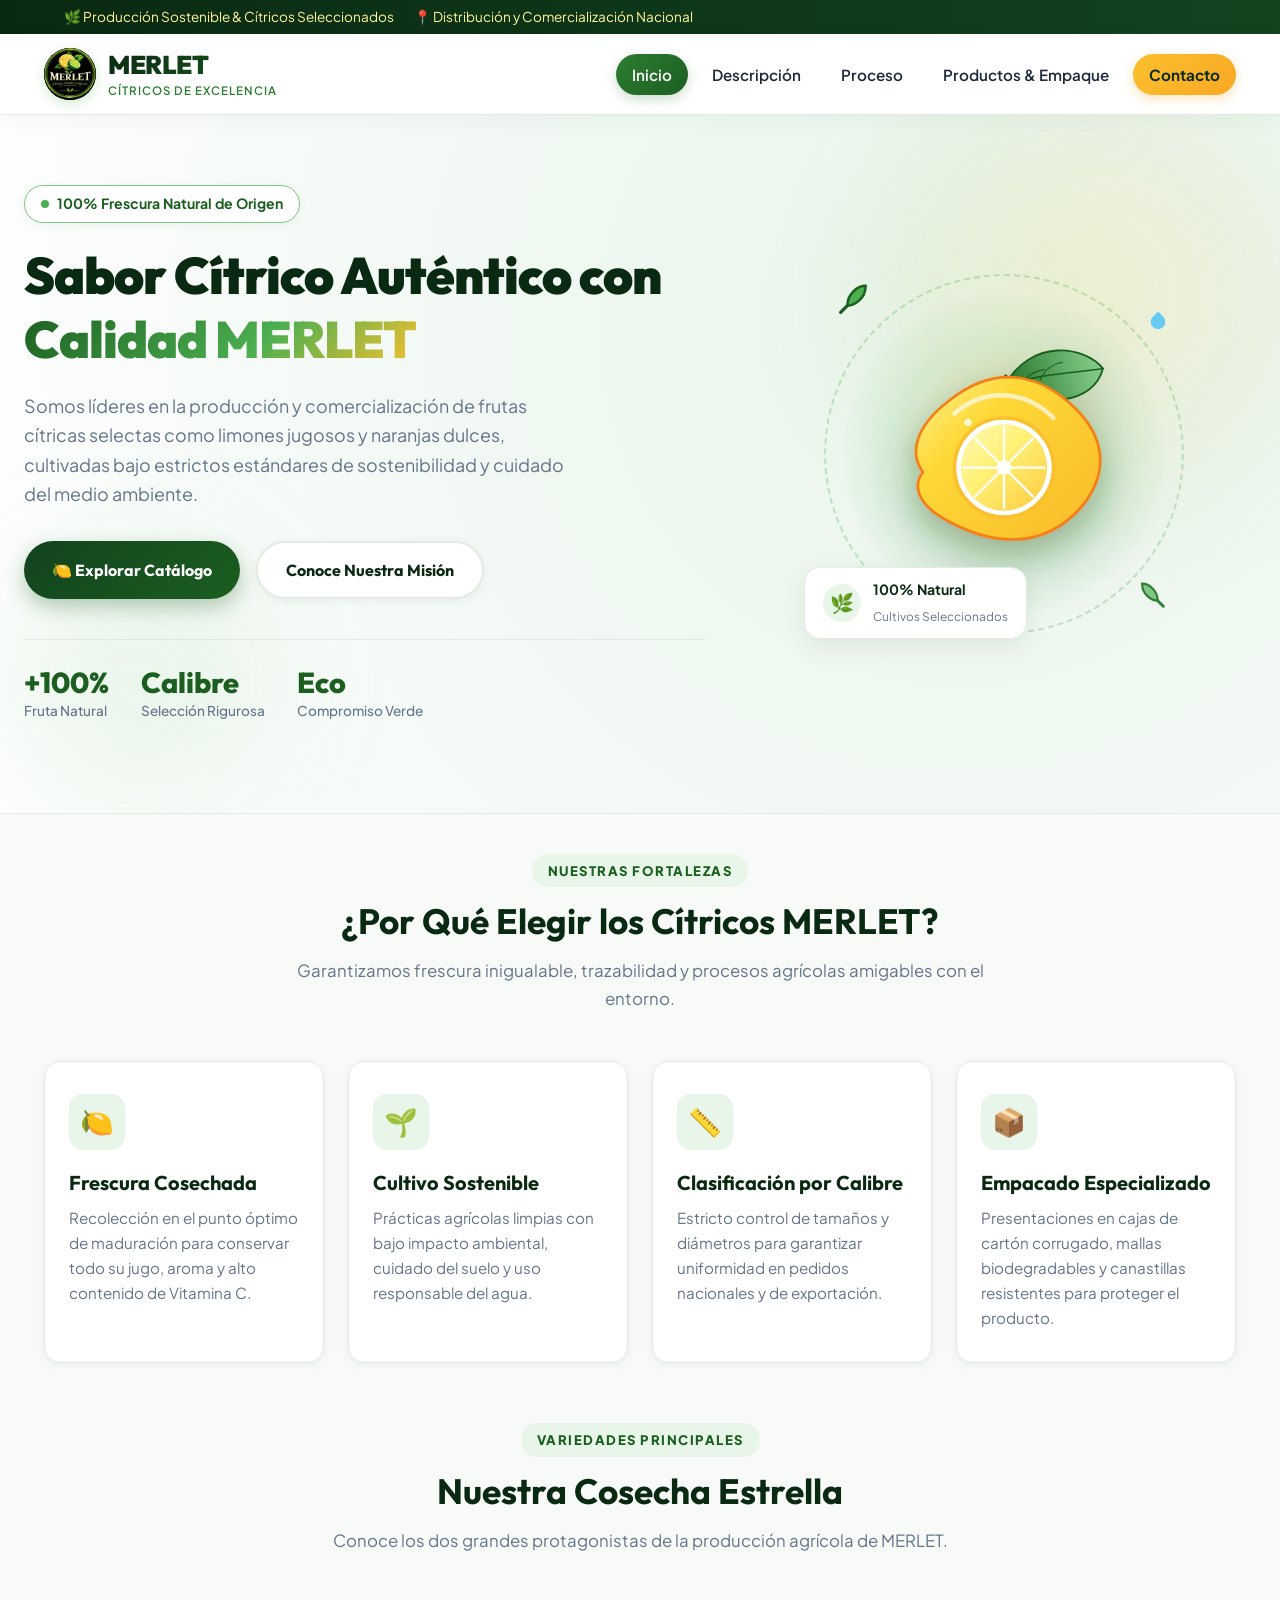
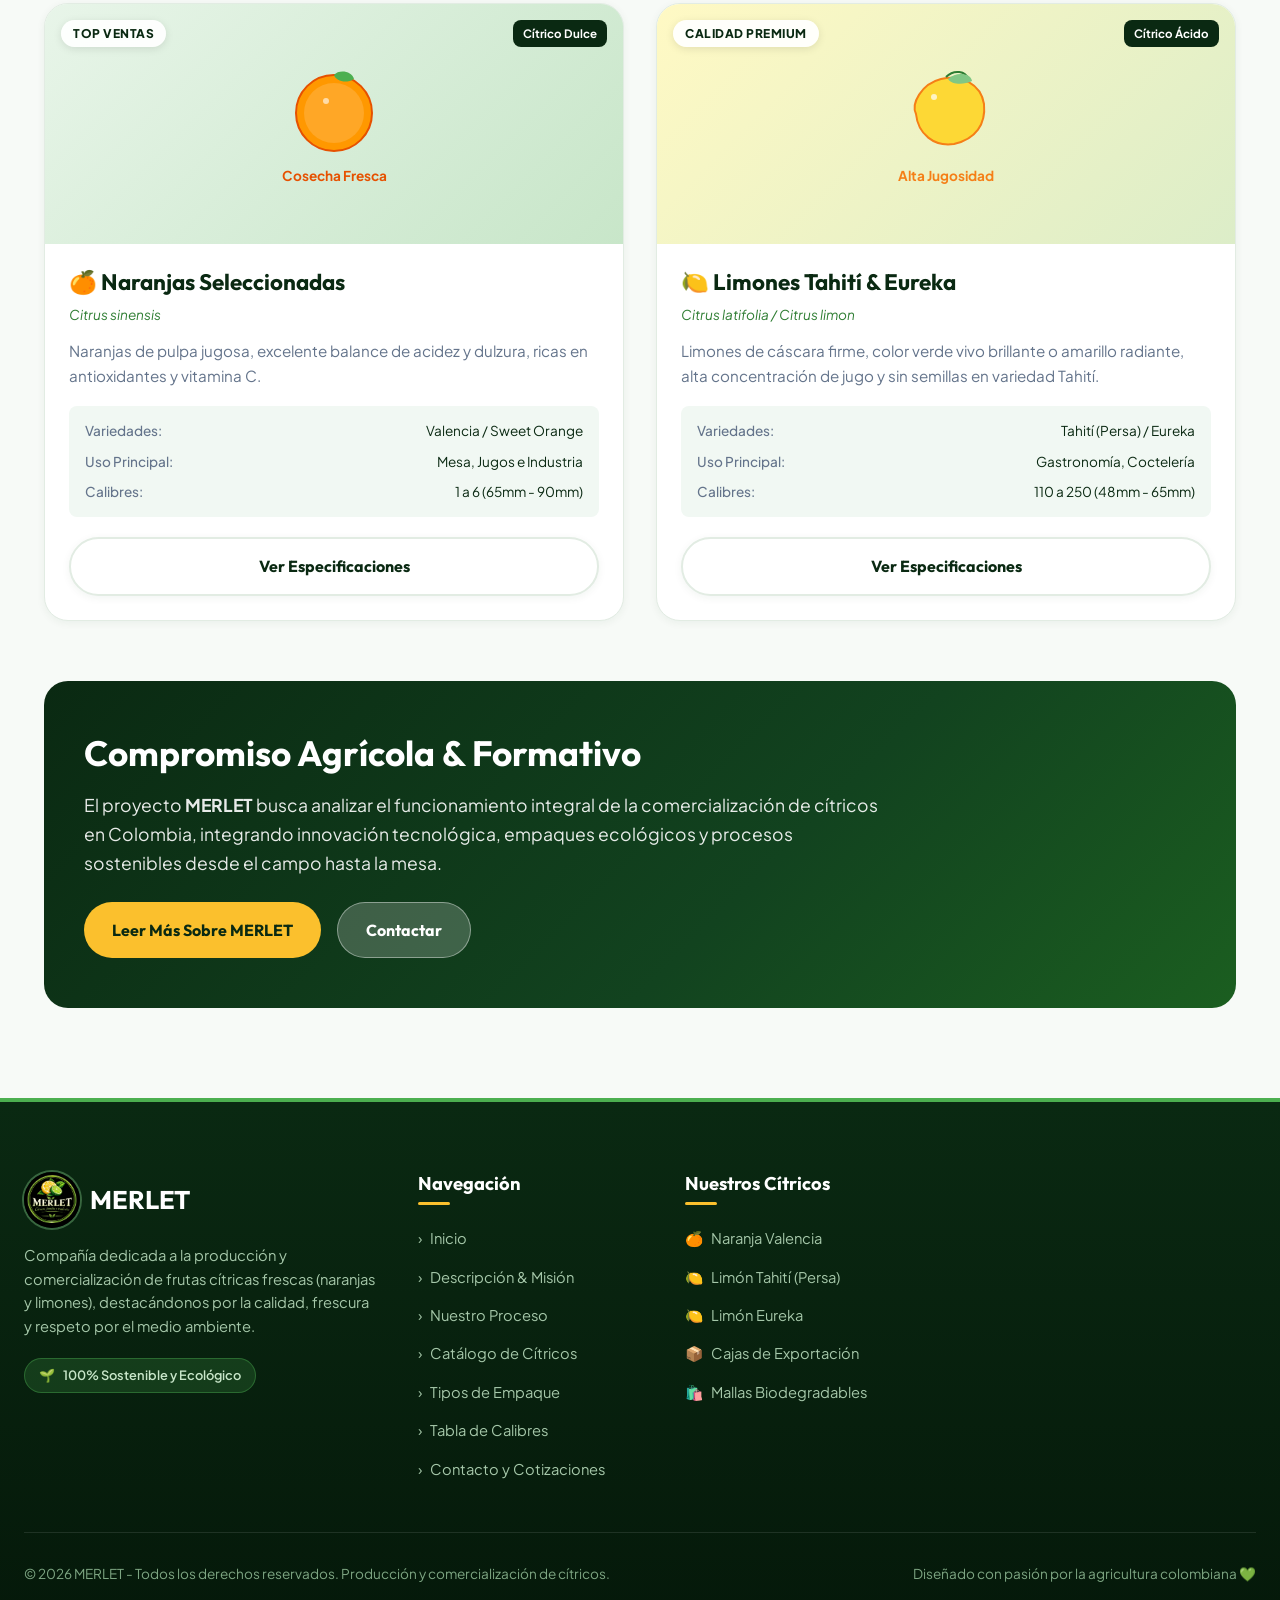
==== commit 6b3ab781: "version 2" ====
--- a/index.html
+++ b/index.html
@@ -16,19 +16,15 @@
             <span>🌿 Producción Sostenible & Cítricos Seleccionados</span>
             <span>📍 Distribución y Comercialización Nacional</span>
         </div>
-        <span class="top-bar-badge">Grado 11-02 | Proyecto SENA</span>
+        
     </div>
 
     <!-- NAVEGACIÓN PRINCIPAL -->
     <header class="navbar">
         <div class="nav-container">
             <a href="index.html" class="brand-logo">
-                <div class="brand-icon-wrapper">
-                    <!-- Icono Limón en SVG -->
-                    <svg width="26" height="26" viewBox="0 0 24 24" fill="none" xmlns="http://www.w3.org/2000/svg">
-                        <ellipse cx="12" cy="12" rx="9" ry="7" transform="rotate(-30 12 12)" fill="#fbc02d" stroke="#f57f17" stroke-width="1.5"/>
-                        <path d="M12 5C13 3 16 3 17 4C17 6 15 8 13 8" stroke="#2e7d32" stroke-width="1.5" stroke-linecap="round" fill="#81c784"/>
-                    </svg>
+                <div class="brand-icon-wrapper brand-icon-img">
+                    <img src="imgs/logo.jpeg" alt="Logo MERLET">
                 </div>
                 <div class="brand-text">
                     <h1>MERLET</h1>
@@ -39,6 +35,7 @@
             <nav class="nav-links">
                 <a href="index.html" class="active">Inicio</a>
                 <a href="Descripcion.html">Descripción</a>
+                <a href="Proceso.html">Proceso</a>
                 <a href="Productos.html">Productos & Empaque</a>
                 <a href="Contacto.html" class="nav-cta">Contacto</a>
             </nav>
@@ -336,7 +333,7 @@
             <!-- Columna 1: Info Empresa -->
             <div class="footer-col footer-about">
                 <div style="display: flex; align-items: center; gap: 10px; margin-bottom: 8px;">
-                    <span style="font-size: 1.8rem;">🍋</span>
+                    <img src="imgs/logo.jpeg" alt="Logo MERLET" class="footer-logo">
                     <h3 style="color: #ffffff; font-size: 1.6rem; margin: 0;">MERLET</h3>
                 </div>
                 <p>
@@ -354,6 +351,7 @@
                 <ul class="footer-links-list">
                     <li><a href="index.html"><span>›</span> Inicio</a></li>
                     <li><a href="Descripcion.html"><span>›</span> Descripción & Misión</a></li>
+                    <li><a href="Proceso.html"><span>›</span> Nuestro Proceso</a></li>
                     <li><a href="Productos.html"><span>›</span> Catálogo de Cítricos</a></li>
                     <li><a href="Productos.html#empaque"><span>›</span> Tipos de Empaque</a></li>
                     <li><a href="Productos.html#calibres"><span>›</span> Tabla de Calibres</a></li>
@@ -373,16 +371,6 @@
                 </ul>
             </div>
 
-            <!-- Columna 4: Proyecto y Autoría -->
-            <div class="footer-col">
-                <h4>Proyecto Educativo</h4>
-                <div class="footer-student-box">
-                    <strong>Andrea Yulieth Carrascal Ospino</strong>
-                    <p>Estudiante de Grado 11-02 enfocada en el desarrollo y análisis de proyectos agrícolas sostenibles.</p>
-                    <span class="footer-tag-sena">Proyecto SENA</span>
-                </div>
-            </div>
-
         </div>
 
         <!-- Barra Inferior de Copyright -->
--- a/css/estilos.css
+++ b/css/estilos.css
@@ -1423,4 +1423,325 @@
         flex-direction: column;
         text-align: center;
     }
-}+}
+/* ==========================================================
+   LOGO MERLET (NAVBAR Y FOOTER)
+   ========================================================== */
+.brand-icon-wrapper.brand-icon-img {
+    width: 52px;
+    height: 52px;
+    background: #000000;
+    border-radius: 50%;
+    overflow: hidden;
+    padding: 0;
+}
+
+.brand-icon-wrapper.brand-icon-img img {
+    width: 100%;
+    height: 100%;
+    object-fit: cover;
+    transform: scale(1.12);
+}
+
+.brand-logo:hover .brand-icon-wrapper.brand-icon-img {
+    transform: rotate(-8deg) scale(1.08);
+}
+
+.footer-logo {
+    width: 56px;
+    height: 56px;
+    border-radius: 50%;
+    object-fit: cover;
+    box-shadow: 0 0 0 2px rgba(129, 199, 132, 0.4);
+}
+
+/* ==========================================================
+   PÁGINA: NUESTRO PROCESO (LAVADO, SECADO, EMPACADO, CANASTILLAS)
+   ========================================================== */
+.proceso-banner {
+    border-radius: 0;
+    margin-bottom: 0;
+    padding: 45px 24px;
+}
+
+.proceso-banner-inner {
+    max-width: 1240px;
+    margin: 0 auto;
+    display: flex;
+    align-items: center;
+    justify-content: space-between;
+    gap: 32px;
+}
+
+.proceso-banner-text .section-tag {
+    margin-bottom: 12px;
+}
+
+.proceso-banner-logo {
+    width: 170px;
+    height: 170px;
+    border-radius: 50%;
+    object-fit: cover;
+    flex-shrink: 0;
+    box-shadow: 0 12px 30px rgba(0, 0, 0, 0.35);
+    animation: floatLemon 6s ease-in-out infinite;
+}
+
+/* Recorrido rápido de etapas */
+.proceso-flow {
+    display: flex;
+    align-items: center;
+    justify-content: center;
+    flex-wrap: wrap;
+    gap: 10px;
+    background: #ffffff;
+    border: 1px solid var(--border-color);
+    border-radius: var(--radius-full);
+    box-shadow: var(--shadow-md);
+    padding: 12px 20px;
+    max-width: 760px;
+    margin: -10px auto 56px;
+    position: relative;
+}
+
+.flow-item {
+    display: flex;
+    align-items: center;
+    gap: 8px;
+    text-decoration: none;
+    color: var(--green-darkest);
+    font-weight: 700;
+    padding: 8px 16px;
+    border-radius: var(--radius-full);
+    transition: var(--transition-normal);
+}
+
+.flow-item:hover {
+    background: var(--green-pale);
+    color: var(--green-primary);
+}
+
+.flow-icon {
+    font-size: 1.25rem;
+}
+
+.flow-arrow {
+    color: var(--green-lime);
+    font-weight: 800;
+}
+
+/* Etapas */
+.proceso-step {
+    display: grid;
+    grid-template-columns: 1.1fr 1fr;
+    align-items: center;
+    gap: 48px;
+    margin-bottom: 72px;
+    scroll-margin-top: 110px;
+    animation: fadeInUp 0.6s ease both;
+}
+
+.proceso-step.reverse .proceso-img {
+    order: 2;
+}
+
+.proceso-img {
+    position: relative;
+    border-radius: var(--radius-lg);
+    overflow: hidden;
+    box-shadow: var(--shadow-lg);
+    aspect-ratio: 4 / 3;
+    background: var(--green-pale);
+}
+
+.proceso-img.portrait {
+    aspect-ratio: 4 / 5;
+    max-width: 440px;
+    justify-self: center;
+    width: 100%;
+}
+
+.proceso-img img {
+    width: 100%;
+    height: 100%;
+    object-fit: cover;
+    display: block;
+    cursor: zoom-in;
+    transition: transform 0.6s ease;
+}
+
+.proceso-img:hover img {
+    transform: scale(1.05);
+}
+
+.proceso-num {
+    position: absolute;
+    top: 16px;
+    left: 16px;
+    font-family: 'Outfit', sans-serif;
+    font-weight: 900;
+    font-size: 1.4rem;
+    color: var(--green-darkest);
+    background: var(--citrus-lemon);
+    width: 56px;
+    height: 56px;
+    border-radius: 50%;
+    display: flex;
+    align-items: center;
+    justify-content: center;
+    box-shadow: var(--shadow-lemon);
+    pointer-events: none;
+}
+
+.proceso-etapa {
+    display: inline-block;
+    font-size: 0.8rem;
+    font-weight: 800;
+    text-transform: uppercase;
+    letter-spacing: 1.5px;
+    color: var(--citrus-orange);
+    margin-bottom: 8px;
+}
+
+.proceso-info h3 {
+    font-size: 1.9rem;
+    margin-bottom: 14px;
+}
+
+.proceso-info p {
+    color: var(--text-muted);
+    font-size: 1.02rem;
+    margin-bottom: 20px;
+}
+
+.proceso-puntos {
+    list-style: none;
+    display: flex;
+    flex-wrap: wrap;
+    gap: 10px;
+}
+
+.proceso-puntos li {
+    background: var(--green-pale);
+    color: var(--green-primary);
+    font-weight: 600;
+    font-size: 0.88rem;
+    padding: 6px 14px;
+    border-radius: var(--radius-full);
+    border: 1px solid #c8e6c9;
+}
+
+.proceso-puntos li::before {
+    content: "✓ ";
+    font-weight: 800;
+}
+
+/* Visor de imágenes */
+.lightbox {
+    position: fixed;
+    inset: 0;
+    background: rgba(5, 25, 10, 0.92);
+    display: flex;
+    flex-direction: column;
+    align-items: center;
+    justify-content: center;
+    gap: 14px;
+    padding: 24px;
+    z-index: 2000;
+    opacity: 0;
+    pointer-events: none;
+    transition: opacity var(--transition-normal);
+}
+
+.lightbox.open {
+    opacity: 1;
+    pointer-events: auto;
+}
+
+.lightbox img {
+    max-width: 100%;
+    max-height: 80vh;
+    border-radius: var(--radius-md);
+    box-shadow: 0 20px 50px rgba(0, 0, 0, 0.5);
+}
+
+.lightbox p {
+    color: #e8f5e9;
+    text-align: center;
+}
+
+.lightbox-close {
+    position: absolute;
+    top: 18px;
+    right: 22px;
+    background: rgba(255, 255, 255, 0.15);
+    color: #ffffff;
+    border: none;
+    width: 44px;
+    height: 44px;
+    border-radius: 50%;
+    font-size: 1.2rem;
+    cursor: pointer;
+}
+
+.lightbox-close:hover {
+    background: rgba(255, 255, 255, 0.3);
+}
+
+@media (max-width: 900px) {
+    .proceso-step,
+    .proceso-step.reverse {
+        grid-template-columns: 1fr;
+        gap: 24px;
+    }
+
+    .proceso-step.reverse .proceso-img {
+        order: 0;
+    }
+
+    .proceso-banner-inner {
+        flex-direction: column-reverse;
+        text-align: center;
+    }
+
+    .proceso-banner-inner p {
+        margin: 0 auto;
+    }
+
+    .proceso-banner-logo {
+        width: 130px;
+        height: 130px;
+    }
+}
+
+@media (max-width: 600px) {
+    .proceso-flow {
+        border-radius: var(--radius-md);
+    }
+
+    .flow-arrow {
+        display: none;
+    }
+
+    .proceso-info h3 {
+        font-size: 1.5rem;
+    }
+}
+/* FOTOGRAFÍAS DE LAS TARJETAS MERLET */
+
+.product-photo {
+    width: 100%;
+    height: 250px;
+    object-fit: cover;
+    display: block;
+    border-radius: 14px 14px 0 0;
+    transition: transform 0.4s ease;
+}
+
+.product-img-wrapper {
+    overflow: hidden;
+}
+
+.product-card:hover .product-photo {
+    transform: scale(1.05);
+}
